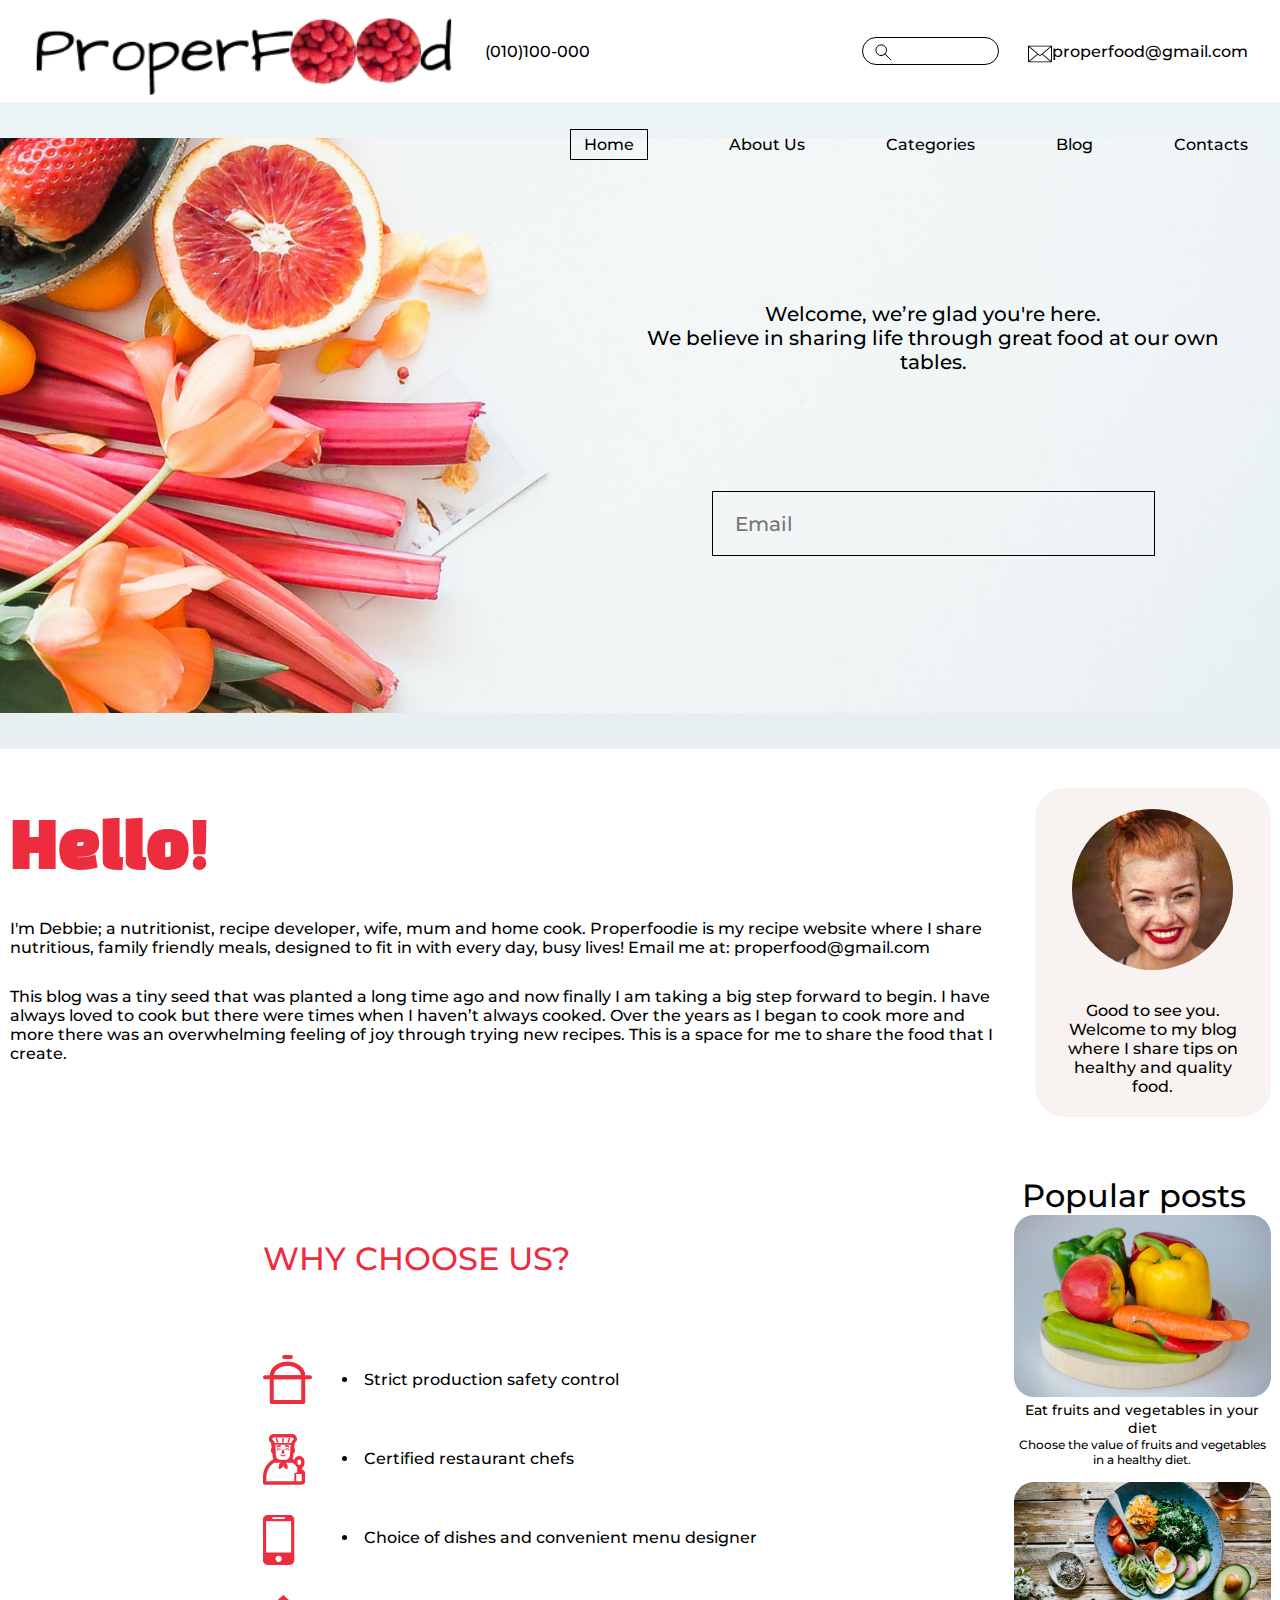
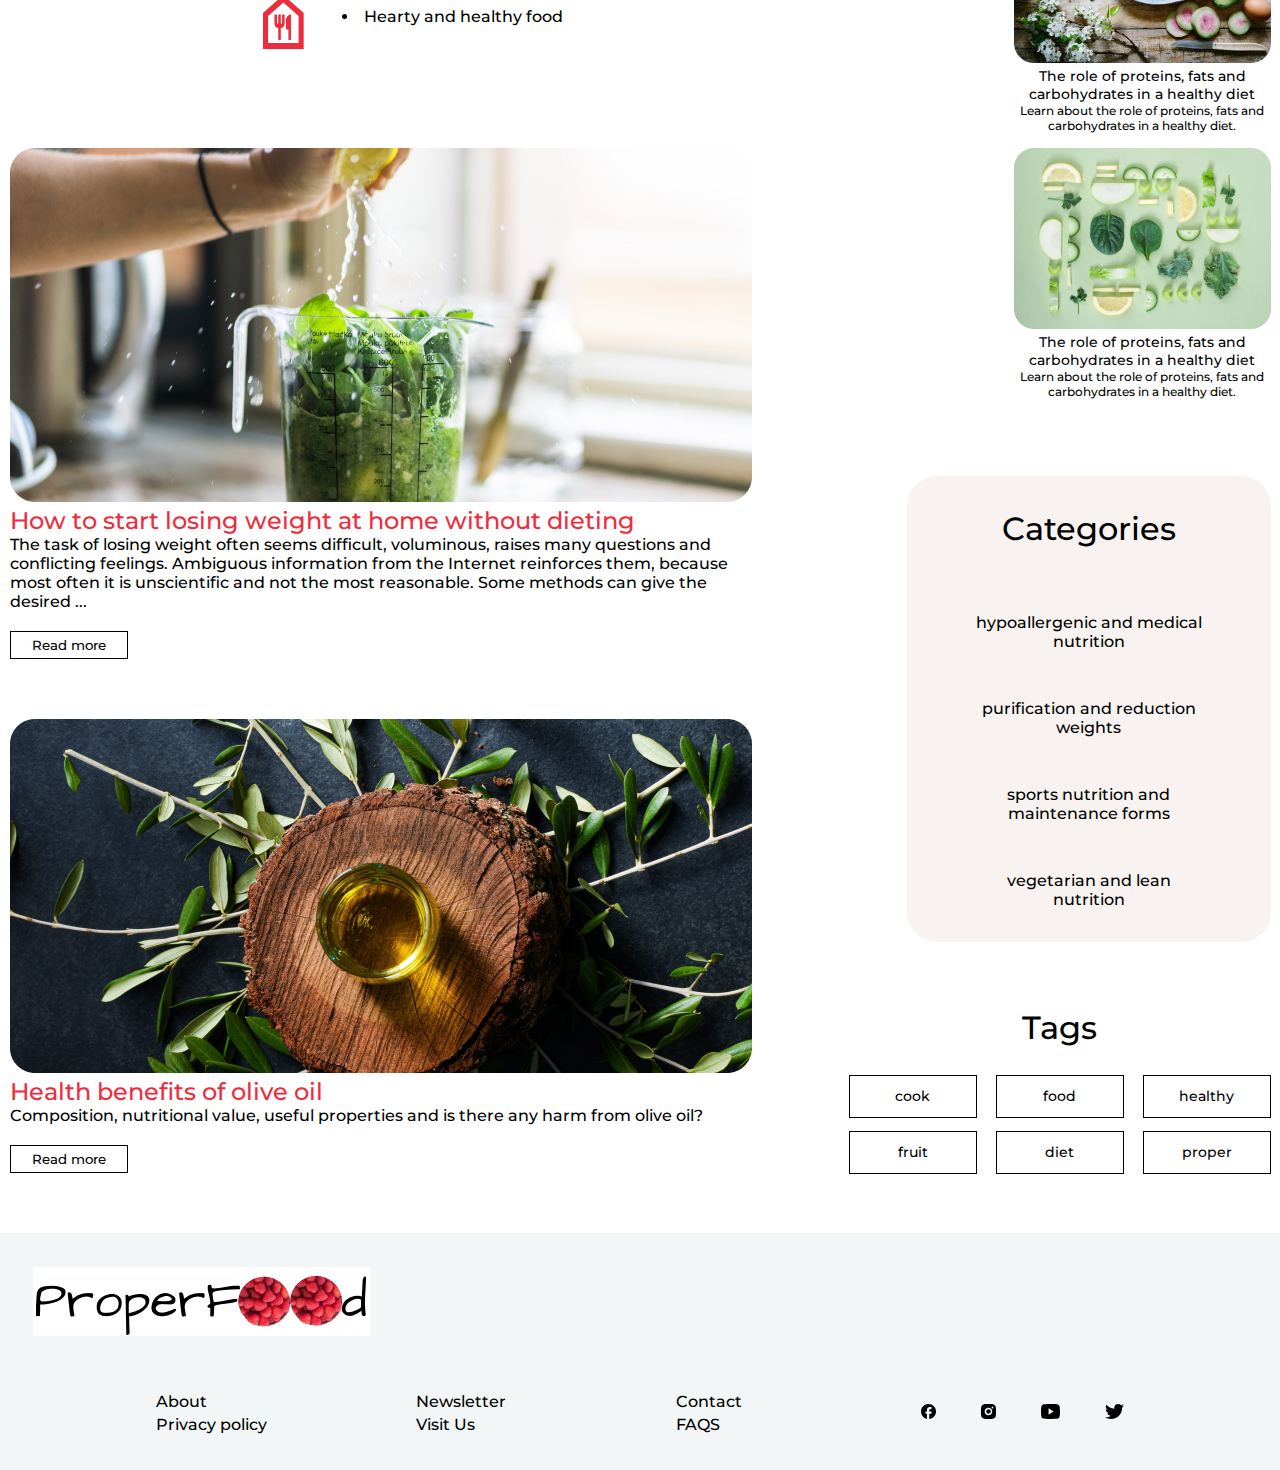
==== index.html @ b7828d10 "first comit" ====
<!DOCTYPE html>
<html lang="en">
  <head>
    <meta charset="UTF-8" />
    <meta name="viewport" content="width=device-width, initial-scale=1.0" />
    <link rel="stylesheet" href="Font/fonts.css" />
    <link rel="stylesheet" href="Style/style.css" />
    <link rel="icon" href="Images/Logo.svg" />
    <title>ProperFood</title>
  </head>
  <body>
    <main>
      <header>
        <a id="ProperFood" href="index.html">
          <img src="Images/ProperFood.png" alt="ProperFood" />
        </a>
        <p>(010)100-000</p>
        <div id="Search">
          <input type="text" />
          <svg
            xmlns="http://www.w3.org/2000/svg"
            width="17"
            height="17"
            viewBox="0 0 17 17"
            fill="none"
          >
            <path
              d="M6.19483 11.5484C9.13856 11.5484 11.5249 9.1499 11.5249 6.19124C11.5249 3.23258 9.13856 0.834106 6.19483 0.834106C3.25111 0.834106 0.864746 3.23258 0.864746 6.19124C0.864746 9.1499 3.25111 11.5484 6.19483 11.5484Z"
              stroke="black"
              stroke-linecap="round"
              stroke-linejoin="round"
            />
            <path
              d="M15.8648 15.8344L9.92603 9.94153"
              stroke="black"
              stroke-linecap="round"
              stroke-linejoin="round"
            />
          </svg>
        </div>
        <div id="email">
          <svg
            xmlns="http://www.w3.org/2000/svg"
            width="26"
            height="18"
            viewBox="0 0 26 18"
            fill="none"
          >
            <path
              d="M25.48 0H0.52C0.382087 0 0.249823 0.049906 0.152305 0.138739C0.0547857 0.227572 0 0.348055 0 0.473684V16.5789C0 16.9558 0.164357 17.3173 0.456913 17.5838C0.74947 17.8503 1.14626 18 1.56 18H24.44C24.8537 18 25.2505 17.8503 25.5431 17.5838C25.8356 17.3173 26 16.9558 26 16.5789V0.473684C26 0.348055 25.9452 0.227572 25.8477 0.138739C25.7502 0.049906 25.6179 0 25.48 0ZM13 10.2517L1.8564 0.947368H24.1436L13 10.2517ZM9.9619 9L1.04 16.4499V1.55013L9.9619 9ZM10.7315 9.64303L12.649 11.25C12.7449 11.3299 12.8701 11.3742 13 11.3742C13.1299 11.3742 13.2551 11.3299 13.351 11.25L15.2685 9.64895L24.1436 17.0526H1.8564L10.7315 9.64303ZM16.0381 9L24.96 1.55013V16.4499L16.0381 9Z"
              fill="black"
            />
          </svg>
          <a href="Pages/Contact.html"> properfood@gmail.com </a>
        </div>
      </header>
      <section id="pageInfo">
        <div class="content">
          <nav>
            <a class="active" href="index.html">Home</a>
            <a href="">About Us</a>
            <a href="Pages/Category.html">Categories</a>
            <a href="">Blog</a>
            <a href="Pages/Contact.html">Contacts</a>
          </nav>
          <h2>
            Welcome, we’re glad you're here. <br />
            We believe in sharing life through great food at our own tables.
          </h2>
          <div id="myEmail">
            <input type="text" placeholder="Email" />
          </div>
        </div>
      </section>
      <section id="HomeContent1">
        <div class="HelloText">
          <h1>Hello!</h1>
          <p>
            I'm Debbie; a nutritionist, recipe developer, wife, mum and home
            cook. Properfoodie is my recipe website where I share nutritious,
            family friendly meals, designed to fit in with every day, busy
            lives! Email me at: properfood@gmail.com
          </p>
          <p>
            This blog was a tiny seed that was planted a long time ago and now
            finally I am taking a big step forward to begin. I have always loved
            to cook but there were times when I haven’t always cooked. Over the
            years as I began to cook more and more there was an overwhelming
            feeling of joy through trying new recipes. This is a space for me to
            share the food that I create.
          </p>
        </div>
        <div class="HelloImg">
          <img src="Images/Ellipse 1.svg" />
          <p>
            Good to see you. Welcome to my blog where I share tips on healthy
            and quality food.
          </p>
        </div>
      </section>
      <section id="HomeContent2">
        <div class="whyLeft">
          <h3>WHY CHOOSE US?</h3>
          <div>
            <ul class="iconList">
              <li>
                <svg
                  xmlns="http://www.w3.org/2000/svg"
                  width="49"
                  height="49"
                  viewBox="0 0 49 49"
                  fill="none"
                >
                  <path
                    d="M8.75 47H40.25V21.0654C40.25 14.2636 33.1985 8.75 24.5 8.75C15.8015 8.75 8.75 14.2636 8.75 21.0654V47Z"
                    stroke="#ED2C3D"
                    stroke-width="4"
                    stroke-linecap="round"
                    stroke-linejoin="round"
                  />
                  <path
                    d="M40.25 22.2995V21.0654C40.25 14.2636 33.1985 8.75 24.5 8.75C15.8015 8.75 8.75 14.2636 8.75 21.0654V22.295L40.25 22.2995Z"
                    stroke="#ED2C3D"
                    stroke-width="4"
                    stroke-linejoin="round"
                  />
                  <path
                    d="M2 22.25H47M21.125 2H27.875"
                    stroke="#ED2C3D"
                    stroke-width="4"
                    stroke-linecap="round"
                    stroke-linejoin="round"
                  />
                </svg>
              </li>
              <li>
                <svg
                  xmlns="http://www.w3.org/2000/svg"
                  width="43"
                  height="51"
                  viewBox="0 0 43 51"
                  fill="none"
                >
                  <path
                    d="M25.4811 13.4831C25.2955 13.4831 25.1099 13.4325 24.9411 13.2975L24.9361 13.2941C24.3323 12.9058 23.6121 12.7399 22.8993 12.825C22.6668 12.8507 22.4335 12.7836 22.2502 12.6382C22.0669 12.4928 21.9485 12.281 21.9205 12.0487C21.9064 11.9334 21.9154 11.8164 21.9469 11.7045C21.9784 11.5926 22.0318 11.4881 22.104 11.3971C22.1762 11.306 22.2658 11.2302 22.3676 11.1741C22.4693 11.1179 22.5812 11.0825 22.6968 11.07C24.6374 10.8337 25.9705 11.8462 26.0211 11.8969C26.4093 12.2006 26.4768 12.7575 26.1899 13.1456C26.0211 13.365 25.7511 13.4831 25.4811 13.4831ZM14.4111 13.4831C14.2266 13.4826 14.0469 13.4244 13.897 13.3168C13.7471 13.2091 13.6346 13.0574 13.5751 12.8827C13.5156 12.708 13.5122 12.5191 13.5653 12.3424C13.6183 12.1656 13.7253 12.0099 13.8711 11.8969C13.9218 11.8462 15.2718 10.8506 17.1955 11.07C17.6849 11.1206 18.0224 11.5762 17.9718 12.0487C17.9211 12.5381 17.4655 12.8925 16.993 12.825C16.2852 12.743 15.5707 12.9055 14.968 13.2857L14.9511 13.2975C14.7824 13.4156 14.5968 13.4831 14.4111 13.4831ZM19.3386 15.8456L18.5118 18.5625C18.343 19.1194 18.748 19.6762 19.3386 19.6762H20.5705C21.1443 19.6762 21.5661 19.1194 21.3974 18.5625L20.5536 15.8625C20.368 15.255 19.5243 15.255 19.3386 15.8456ZM17.6511 20.5875C18.343 20.9419 19.1361 21.1444 19.9968 21.1444C20.8574 21.1444 21.6674 20.9419 22.3086 20.5875C22.5449 20.4525 22.7811 20.7225 22.6461 20.9419C22.3578 21.3866 21.9628 21.7521 21.4972 22.0052C21.0315 22.2583 20.5099 22.3908 19.9799 22.3908C19.4499 22.3908 18.9283 22.2583 18.4626 22.0052C17.9969 21.7521 17.602 21.3866 17.3136 20.9419C17.1786 20.7225 17.4149 20.4694 17.6511 20.5875ZM16.0818 14.1075C15.0186 14.1075 14.1411 14.8331 13.888 15.8119C13.8205 16.0819 14.0399 16.3519 14.3268 16.3519H15.0153C14.9584 16.137 14.9517 15.9118 14.9956 15.6939C15.0395 15.476 15.1329 15.2711 15.2686 15.095C15.4042 14.9188 15.5786 14.7763 15.7781 14.6782C15.9776 14.5801 16.197 14.5292 16.4193 14.5294C17.2124 14.5294 17.8536 15.1706 17.8536 15.9806C17.8535 16.1058 17.8382 16.2304 17.8081 16.3519H17.9211C18.1574 16.3519 18.343 16.1494 18.2924 15.9131C18.0899 14.8837 17.1786 14.1075 16.0818 14.1075ZM23.8105 14.1075C24.8736 14.1075 25.7511 14.8331 26.0043 15.8119C26.0718 16.0987 25.8524 16.3687 25.5655 16.3687H24.8736C24.9335 16.153 24.9427 15.9264 24.9004 15.7065C24.8581 15.4866 24.7655 15.2795 24.6299 15.1014C24.4942 14.9233 24.3192 14.779 24.1185 14.6797C23.9178 14.5805 23.6969 14.529 23.473 14.5294C22.6799 14.5294 22.0386 15.1706 22.0386 15.9806C22.0386 16.1156 22.0555 16.2506 22.0893 16.3687H21.9711C21.7349 16.3687 21.5493 16.1662 21.5999 15.93C21.8024 14.8837 22.7136 14.1075 23.8105 14.1075Z"
                    fill="#ED2C3D"
                  />
                  <path
                    d="M16.4194 15.1538C16.875 15.1538 17.2462 15.525 17.2462 15.9806C17.2462 16.1156 17.2125 16.2338 17.145 16.3688H15.6937C15.6244 16.2414 15.59 16.0979 15.5942 15.953C15.5983 15.808 15.6408 15.6667 15.7174 15.5436C15.7369 15.574 15.7627 15.5999 15.7931 15.6196C15.8234 15.6392 15.8576 15.6521 15.8934 15.6574C15.9292 15.6627 15.9657 15.6602 16.0004 15.6503C16.0352 15.6403 16.0674 15.623 16.0949 15.5995C16.1224 15.576 16.1445 15.5469 16.1598 15.5141C16.1751 15.4814 16.1832 15.4457 16.1836 15.4096C16.184 15.3734 16.1766 15.3376 16.1619 15.3045C16.1473 15.2715 16.1258 15.2419 16.0987 15.2179C16.2002 15.1752 16.3093 15.1534 16.4194 15.1538ZM23.49 15.1538C23.3884 15.1538 23.2877 15.1727 23.193 15.2094C23.2221 15.2335 23.2455 15.2637 23.2614 15.2979C23.2774 15.3322 23.2854 15.3695 23.2851 15.4073C23.2847 15.445 23.2759 15.4822 23.2592 15.5161C23.2426 15.55 23.2186 15.5798 23.189 15.6032C23.1594 15.6267 23.1249 15.6432 23.0881 15.6515C23.0513 15.6599 23.0131 15.66 22.9762 15.6516C22.9394 15.6433 22.9049 15.6269 22.8753 15.6035C22.8456 15.5801 22.8216 15.5504 22.8049 15.5166C22.7208 15.6413 22.6725 15.7867 22.6654 15.937C22.6582 16.0873 22.6925 16.2366 22.7644 16.3688H24.2156C24.2831 16.2506 24.3169 16.1156 24.3169 15.9806C24.3169 15.7613 24.2298 15.551 24.0747 15.3959C23.9196 15.2409 23.7093 15.1538 23.49 15.1538ZM19.1869 8.48813V4.43813C19.1869 4.01626 19.5244 3.66188 19.9631 3.66188C20.385 3.66188 20.7394 3.99938 20.7394 4.43813V8.48813H19.1869ZM14.04 8.48813H15.5756L14.0737 4.16813C14.0215 4.02612 13.9274 3.90331 13.8039 3.81593C13.6803 3.72855 13.5332 3.68072 13.3819 3.67876C12.8756 3.67876 12.5212 4.16813 12.69 4.64063L14.04 8.48813ZM24.3169 8.48813H25.8525L27.2025 4.64063C27.3712 4.16813 27.0169 3.67876 26.5106 3.67876C26.2069 3.67876 25.92 3.88126 25.8187 4.16813L24.3169 8.48813Z"
                    fill="#ED2C3D"
                  />
                  <path
                    d="M10.8169 0C6.45807 0 4.29301 5.26162 7.36257 8.33119L8.15738 9.126L8.16751 10.1047V10.1587C8.16751 10.4186 8.21138 10.6718 8.29238 10.9097L8.81382 13.6198C8.20836 14.3823 7.87938 15.3276 7.88063 16.3013C7.88063 17.6361 8.48645 18.8274 9.43313 19.6189L9.62888 22.1991C9.62888 22.2159 9.63226 22.2311 9.63394 22.2463C9.73857 23.2554 10.0491 24.1903 10.5233 25.0189L9.15807 26.0196C8.53538 26.4263 7.91944 26.8836 7.35076 27.3527H7.34907C5.04858 29.248 3.19646 31.6294 1.92579 34.3256C0.655117 37.0219 -0.00256191 39.9662 7.49966e-06 42.9469V48.9375C7.49966e-06 49.3851 0.177797 49.8143 0.494265 50.1307C0.810733 50.4472 1.23995 50.625 1.68751 50.625H38.8125C38.9398 50.6249 39.0666 50.6101 39.1905 50.5811C39.9829 50.5199 40.723 50.162 41.2629 49.5789C41.8029 48.9957 42.1029 48.2304 42.1031 47.4356V39.015C42.1031 37.2971 40.8122 35.8763 39.15 35.667V33.7567L39.1517 33.7534L39.1534 33.75C39.1649 33.7292 39.1804 33.7109 39.1989 33.696C39.9364 33.1779 40.5068 32.4692 40.8746 31.6389C41.3539 30.5804 41.6036 29.4323 41.607 28.2703C41.6105 27.1083 41.3678 25.9588 40.8949 24.8974C40.495 24.0042 39.8448 23.2461 39.023 22.7148C38.2011 22.1835 37.243 21.9018 36.2644 21.9037C35.2871 21.9019 34.3302 22.1829 33.5091 22.7129C32.688 23.2429 32.0379 23.9993 31.6373 24.8906C31.4746 25.2493 31.3381 25.6193 31.2289 25.9976L31.0331 25.8711L29.5043 24.7641C29.9168 23.9646 30.1745 23.0943 30.2636 22.1991L30.4577 19.6189C30.9446 19.214 31.3362 18.7068 31.6049 18.1334C31.8735 17.56 32.0124 16.9345 32.0119 16.3013C32.0134 15.3151 31.6763 14.3584 31.0568 13.5911L31.4972 11.1898C31.6558 10.8776 31.7419 10.5249 31.7419 10.1587V9.11925L32.5299 8.33119C35.5995 5.26162 33.4328 0 29.0756 0H10.8169ZM38.7281 47.2179C38.6431 47.2222 38.5584 47.2329 38.475 47.25H32.9771C33.0113 47.1707 33.0653 47.1015 33.1341 47.0492C33.2431 46.9694 33.3315 46.8646 33.3916 46.7436C33.4517 46.6225 33.4819 46.4888 33.4796 46.3537C33.4772 46.2186 33.4425 46.086 33.3783 45.9671C33.314 45.8482 33.2222 45.7465 33.1104 45.6705C33.0092 45.6013 32.9063 45.4494 32.9063 45.2233C32.9063 45.0158 33.0109 44.8453 33.1256 44.7643C33.2364 44.6853 33.3265 44.5806 33.3881 44.4592C33.4496 44.3378 33.4809 44.2033 33.4793 44.0672C33.4776 43.9311 33.4431 43.7974 33.3785 43.6775C33.314 43.5577 33.2215 43.4552 33.1088 43.3789C33.0075 43.3097 32.9063 43.1578 32.9063 42.9317C32.9063 42.7241 33.0109 42.5537 33.1256 42.4727C33.2331 42.3961 33.3211 42.2954 33.3826 42.1786C33.444 42.0618 33.4773 41.9322 33.4796 41.8003C33.4819 41.6683 33.4532 41.5377 33.3958 41.4188C33.3384 41.3 33.254 41.1962 33.1493 41.1159C33.075 41.0552 33.0158 40.978 32.9766 40.8904C32.9373 40.8028 32.919 40.7073 32.9231 40.6114V40.6029C32.9299 40.2908 33.1763 40.0967 33.3788 40.0967C33.4395 40.0967 33.4969 40.0899 33.5559 40.0781H38.7281V47.2179ZM31.5259 46.3809C31.3767 46.6493 31.2826 46.9448 31.2491 47.25H3.37501V42.9469C3.37165 40.1396 4.07149 37.3763 5.41064 34.909C6.74978 32.4418 8.68558 30.3493 11.0413 28.8225L11.1189 28.7668L11.2725 28.6537H17.6968C17.1149 29.0592 16.6396 29.5994 16.3114 30.2282C15.9832 30.8569 15.8118 31.5557 15.8119 32.265V35.0831C16.978 35.0822 18.0962 34.6193 18.9217 33.7957C19.7472 32.9721 20.2127 31.855 20.2163 30.6889C20.2198 31.855 20.6853 32.9721 21.5108 33.7957C22.3363 34.6193 23.4545 35.0822 24.6206 35.0831V32.265C24.6206 30.7716 23.8748 29.4502 22.7357 28.6537H29.1212C29.1414 28.6672 29.1617 28.6824 29.1836 28.6943C30.0173 29.2224 30.8036 29.8215 31.5293 30.483C31.7402 30.6737 31.9883 30.8036 32.2498 30.8711C32.3004 30.9977 32.3511 31.1209 32.4084 31.2441V31.2474C32.7291 31.9427 33.2319 32.5181 33.804 32.9434L33.8141 32.9501L33.8243 32.9586C33.9408 33.0374 34.0365 33.1435 34.1029 33.2675C34.1693 33.3916 34.2046 33.53 34.2056 33.6707V38.3906H33.3788C33.3024 38.3905 33.2263 38.4007 33.1526 38.421C32.0811 38.5391 31.2626 39.4706 31.2356 40.5591C31.2217 40.9825 31.3245 41.4017 31.5326 41.7707C31.3274 42.1209 31.2183 42.5191 31.2162 42.925C31.2141 43.331 31.3192 43.7302 31.5208 44.0826C31.3206 44.4326 31.2155 44.829 31.2161 45.2322C31.2167 45.6354 31.3246 46.0315 31.5259 46.3809ZM26.055 23.8899C26.0182 23.9329 25.9806 23.9751 25.9419 24.0165C25.8559 24.1095 25.7806 24.212 25.7175 24.3219C25.3232 24.7762 24.8358 25.1404 24.2885 25.3899C23.7411 25.6394 23.1465 25.7684 22.545 25.7681H17.3475C16.7958 25.7679 16.2496 25.659 15.74 25.4476C15.2304 25.2363 14.7674 24.9266 14.3775 24.5362C14.2979 24.3951 14.1985 24.2661 14.0822 24.1532C13.9944 24.0688 13.9134 23.9811 13.8341 23.8883C13.3701 23.2133 13.0613 22.3864 12.9735 21.4464L12.3491 11.9863C12.3218 11.5816 12.3263 11.1736 12.3626 10.7696H27.5299C27.5636 11.1679 27.5704 11.5729 27.5417 11.9846L26.9173 21.4431C26.8418 22.3186 26.5451 23.1605 26.055 23.8899ZM28.3669 9.08381H11.5324L11.5256 8.40375C11.5211 7.96209 11.3436 7.53981 11.0312 7.22756L9.7487 5.94506C8.80201 4.99837 9.47194 3.375 10.8169 3.375H29.0756C30.4206 3.375 31.0905 4.99837 30.1438 5.94506L28.8613 7.22756C28.5448 7.54396 28.367 7.97311 28.3669 8.42062V9.08381ZM36.2644 25.5707C36.9225 25.5707 37.5368 25.9622 37.8253 26.5815C38.0594 27.1125 38.18 27.6865 38.1794 28.2668C38.1788 28.8471 38.0571 29.4209 37.8219 29.9514C37.5519 30.5589 36.9444 30.9589 36.2644 30.9589C35.5826 30.9589 34.9751 30.5606 34.7068 29.9531C34.4713 29.4214 34.3496 28.8463 34.3496 28.2648C34.3496 27.6832 34.4713 27.1081 34.7068 26.5764V26.5731C34.9768 25.9672 35.5843 25.5707 36.2644 25.5707Z"
                    fill="#ED2C3D"
                  />
                </svg>
              </li>
              <li>
                <svg
                  xmlns="http://www.w3.org/2000/svg"
                  width="32"
                  height="50"
                  viewBox="0 0 32 50"
                  fill="none"
                >
                  <path
                    d="M26.5625 0H4.6875C2.10938 0 0 2.10938 0 4.6875V45.3125C0 47.8906 2.10938 50 4.6875 50H26.5625C29.1406 50 31.25 47.8906 31.25 45.3125V4.6875C31.25 2.10938 29.1406 0 26.5625 0ZM9.375 2.34375H21.875V3.90625H9.375V2.34375ZM15.625 46.875C14.7962 46.875 14.0013 46.5458 13.4153 45.9597C12.8292 45.3737 12.5 44.5788 12.5 43.75C12.5 42.9212 12.8292 42.1263 13.4153 41.5403C14.0013 40.9542 14.7962 40.625 15.625 40.625C16.4538 40.625 17.2487 40.9542 17.8347 41.5403C18.4208 42.1263 18.75 42.9212 18.75 43.75C18.75 44.5788 18.4208 45.3737 17.8347 45.9597C17.2487 46.5458 16.4538 46.875 15.625 46.875ZM28.125 37.5H3.125V6.25H28.125V37.5Z"
                    fill="#ED2C3D"
                  />
                </svg>
              </li>
              <li>
                <svg
                  xmlns="http://www.w3.org/2000/svg"
                  width="41"
                  height="54"
                  viewBox="0 0 41 54"
                  fill="none"
                >
                  <path
                    d="M20.3333 7.5L35.5833 21V48H5.08333V21L20.3333 7.5ZM20.3333 0L0 18V54H40.6667V18L20.3333 0ZM19.0625 19.5V28.5H17.7917V19.5H15.25V28.5H13.9792V19.5H11.4375V28.5C11.4375 30.99 13.1404 33 15.25 33V45H17.7917V33C19.9013 33 21.6042 30.99 21.6042 28.5V19.5H19.0625ZM22.875 25.5V34.5H25.4167V45H27.9583V19.5C25.1625 19.5 22.875 22.2 22.875 25.5Z"
                    fill="#ED2C3D"
                  />
                </svg>
              </li>
            </ul>
            <ul class="textList">
              <li>Strict production safety control</li>
              <li>Certified restaurant chefs</li>
              <li>Choice of dishes and convenient menu designer</li>
              <li>Hearty and healthy food</li>
            </ul>
          </div>
        </div>
        <div class="whyRight">
          <h4>Popular posts</h4>
          <div class="postsCart">
            <img
              src="Images/Home/alexander-schimmeck-ks5flsI1mNo-unsplash 1.png"
            />
            <p>Eat fruits and vegetables in your diet</p>
            <h6>
              Choose the value of fruits and vegetables in a healthy diet.
            </h6>
          </div>
          <div class="postsCart">
            <img src="Images/Home/brooke-lark-jUPOXXRNdcA-unsplash 1.png" />
            <p>
              The role of proteins, fats and carbohydrates in a healthy diet
            </p>
            <h6>
              Learn about the role of proteins, fats and carbohydrates in a
              healthy diet.
            </h6>
          </div>
        </div>
      </section>
      <section id="HomeContent3">
        <div class="contentLeft">
          <div class="infoCart">
            <img src="Images/Home/jan-sedivy-3HE3B4r-A08-unsplash 1.png" />
            <h3>How to start losing weight at home without dieting</h3>
            <p>
              The task of losing weight often seems difficult, voluminous,
              raises many questions and conflicting feelings. Ambiguous
              information from the Internet reinforces them, because most often
              it is unscientific and not the most reasonable. Some methods can
              give the desired ...
            </p>
            <button>Read more</button>
          </div>
          <div class="infoCart">
            <img src="Images/Home/blackieshoot-vfe8ICuwMeI-unsplash 1.png" />
            <h3>Health benefits of olive oil</h3>
            <p>
              Composition, nutritional value, useful properties and is there any
              harm from olive oil?
            </p>
            <button>Read more</button>
          </div>
        </div>
        <div class="contentRight">
          <div class="postsCart">
            <img src="Images/Home/dose-juice-sTPy-oeA3h0-unsplash 1.png" />
            <p>
              The role of proteins, fats and carbohydrates in a healthy diet
            </p>
            <h6>
              Learn about the role of proteins, fats and carbohydrates in a
              healthy diet.
            </h6>
          </div>
          <div class="categories">
            <h1>Categories</h1>
            <nav>
              <a href="Pages/Category.html"
                >HYPOALLERGENIC AND MEDICAL NUTRITION</a
              >
              <a href="Pages/Category.html"
                >PURIFICATION AND REDUCTION WEIGHTS</a
              >
              <a href="Pages/Category.html"
                >SPORTS NUTRITION AND MAINTENANCE FORMS</a
              >
              <a href="Pages/Category.html">VEGETARIAN AND LEAN NUTRITION</a>
            </nav>
          </div>
          <div class="tags">
            <h1>Tags</h1>
            <div>
              <a href="">cook</a>
              <a href="">food</a>
              <a href="">healthy</a>
              <a href="">fruit</a>
              <a href="">diet</a>
              <a href="">proper</a>
            </div>
          </div>
        </div>
      </section>
      <footer>
        <div class="footerLogo">
          <a href="index.html">
            <img src="Images/ProperFood.png" />
          </a>
        </div>
        <div class="footerNav">
          <nav class="footerPages">
            <a href="">About</a>
            <a href="">Newsletter</a>
            <a href="Pages/Contact.html">Contact</a>
            <a href="">Privacy policy</a>
            <a href="">Visit Us</a>
            <a href="">FAQS</a>
          </nav>
          <nav class="footerSocials">
            <a href="https://www.facebook.com/">
              <svg
                xmlns="http://www.w3.org/2000/svg"
                width="15"
                height="15"
                viewBox="0 0 15 15"
                fill="none"
              >
                <path
                  d="M15 7.5188C15 3.36842 11.64 0 7.5 0C3.36 0 0 3.36842 0 7.5188C0 11.1579 2.58 14.188 6 14.8872V9.77444H4.5V7.5188H6V5.6391C6 4.18797 7.1775 3.00752 8.625 3.00752H10.5V5.26316H9C8.5875 5.26316 8.25 5.6015 8.25 6.01504V7.5188H10.5V9.77444H8.25V15C12.0375 14.6241 15 11.4211 15 7.5188Z"
                  fill="black"
                />
              </svg>
            </a>
            <a href="https://www.instagram.com/">
              <svg
                xmlns="http://www.w3.org/2000/svg"
                width="15"
                height="15"
                viewBox="0 0 15 15"
                fill="none"
              >
                <path
                  d="M8.27101 0.000922765C8.81828 -0.00117733 9.36555 0.00432307 9.91267 0.0174223L10.0582 0.0226721C10.2262 0.0286719 10.3919 0.0361716 10.5921 0.0451713C11.3901 0.08267 11.9346 0.208666 12.4123 0.39391C12.9073 0.584403 13.3242 0.842394 13.7412 1.25938C14.1225 1.63407 14.4176 2.08731 14.6059 2.58758C14.7912 3.06532 14.9172 3.61055 14.9547 4.40852C14.9637 4.60802 14.9712 4.77451 14.9772 4.9425L14.9817 5.088C14.995 5.63488 15.0007 6.18191 14.9989 6.72894L14.9997 7.28843V8.27089C15.0015 8.81818 14.9958 9.36546 14.9824 9.91259L14.9779 10.0581C14.9719 10.2261 14.9644 10.3918 14.9554 10.5921C14.9179 11.39 14.7904 11.9345 14.6059 12.4123C14.4182 12.9131 14.123 13.3667 13.7412 13.7412C13.3662 14.1224 12.9128 14.4175 12.4123 14.6059C11.9346 14.7912 11.3901 14.9172 10.5921 14.9547C10.3919 14.9637 10.2262 14.9712 10.0582 14.9772L9.91267 14.9817C9.36556 14.995 8.81828 15.0007 8.27101 14.9989L7.71154 14.9997H6.72984C6.18256 15.0015 5.63529 14.9958 5.08817 14.9824L4.94268 14.9779C4.76465 14.9715 4.58665 14.964 4.40871 14.9554C3.61075 14.9179 3.06628 14.7904 2.5878 14.6059C2.08734 14.4179 1.63403 14.1228 1.25962 13.7412C0.877922 13.3664 0.582571 12.9129 0.394163 12.4123C0.208922 11.9345 0.0829284 11.39 0.0454304 10.5921C0.037078 10.4141 0.0295783 10.2361 0.0229316 10.0581L0.0191818 9.91259C0.00535524 9.36547 -0.000895114 8.81818 0.000432728 8.27089V6.72894C-0.00166039 6.18191 0.00383991 5.63488 0.0169319 5.088L0.0221816 4.9425C0.0281813 4.77451 0.0356809 4.60802 0.0446805 4.40852C0.0821785 3.6098 0.208172 3.06607 0.393412 2.58758C0.581932 2.08707 0.877861 1.63395 1.26037 1.26013C1.63452 0.878207 2.08755 0.582583 2.5878 0.39391C3.06628 0.208666 3.61 0.08267 4.40871 0.0451713L4.94268 0.0226721L5.08817 0.0189223C5.63503 0.00510236 6.18205 -0.0011481 6.72909 0.000172845L8.27101 0.000922765ZM7.50005 3.7508C7.0032 3.74377 6.50992 3.83556 6.04885 4.02084C5.58779 4.20611 5.16815 4.48118 4.81432 4.83005C4.46049 5.17892 4.17952 5.59464 3.98774 6.05304C3.79597 6.51144 3.69721 7.00339 3.69721 7.50029C3.69721 7.9972 3.79597 8.48914 3.98774 8.94755C4.17952 9.40595 4.46049 9.82167 4.81432 10.1705C5.16815 10.5194 5.58779 10.7945 6.04885 10.9797C6.50992 11.165 7.0032 11.2568 7.50005 11.2498C8.49456 11.2498 9.44834 10.8547 10.1516 10.1515C10.8548 9.44824 11.2499 8.49445 11.2499 7.49992C11.2499 6.50539 10.8548 5.55159 10.1516 4.84836C9.44834 4.14512 8.49456 3.7508 7.50005 3.7508ZM7.50005 5.25074C7.79891 5.24524 8.09588 5.29934 8.3736 5.40989C8.65132 5.52045 8.90423 5.68524 9.11755 5.89463C9.33087 6.10403 9.50033 6.35383 9.61602 6.62945C9.73172 6.90508 9.79133 7.20099 9.79138 7.49991C9.79143 7.79883 9.73192 8.09477 9.61631 8.37043C9.50071 8.64609 9.33134 8.89595 9.11808 9.10542C8.90483 9.31488 8.65198 9.47975 8.3743 9.5904C8.09661 9.70105 7.79966 9.75525 7.5008 9.74984C6.90409 9.74984 6.33182 9.5128 5.90989 9.09085C5.48795 8.66891 5.25091 8.09663 5.25091 7.49992C5.25091 6.9032 5.48795 6.33092 5.90989 5.90898C6.33182 5.48704 6.90409 5.24999 7.5008 5.24999L7.50005 5.25074ZM11.4373 2.62583C11.1954 2.63552 10.9666 2.73844 10.7988 2.91305C10.6311 3.08766 10.5374 3.32041 10.5374 3.56255C10.5374 3.80469 10.6311 4.03744 10.7988 4.21205C10.9666 4.38666 11.1954 4.48959 11.4373 4.49927C11.686 4.49927 11.9244 4.4005 12.1002 4.22469C12.276 4.04888 12.3748 3.81043 12.3748 3.5618C12.3748 3.31317 12.276 3.07472 12.1002 2.89891C11.9244 2.7231 11.686 2.62433 11.4373 2.62433V2.62583Z"
                  fill="black"
                />
              </svg>
            </a>
            <a href="https://www.youtube.com/">
              <svg
                xmlns="http://www.w3.org/2000/svg"
                width="19"
                height="15"
                viewBox="0 0 19 15"
                fill="none"
              >
                <path
                  d="M7.6 10.7143L12.5305 7.5L7.6 4.28571V10.7143ZM18.582 2.325C18.7055 2.82857 18.791 3.50357 18.848 4.36071C18.9145 5.21786 18.943 5.95714 18.943 6.6L19 7.5C19 9.84643 18.848 11.5714 18.582 12.675C18.3445 13.6393 17.7935 14.2607 16.9385 14.5286C16.492 14.6679 15.675 14.7643 14.421 14.8286C13.186 14.9036 12.0555 14.9357 11.0105 14.9357L9.5 15C5.5195 15 3.04 14.8286 2.0615 14.5286C1.2065 14.2607 0.6555 13.6393 0.418 12.675C0.2945 12.1714 0.209 11.4964 0.152 10.6393C0.0855001 9.78214 0.0569999 9.04286 0.0569999 8.4L0 7.5C0 5.15357 0.152 3.42857 0.418 2.325C0.6555 1.36071 1.2065 0.739286 2.0615 0.471429C2.508 0.332143 3.325 0.235714 4.579 0.171428C5.814 0.0964284 6.9445 0.0642857 7.9895 0.0642857L9.5 0C13.4805 0 15.96 0.171429 16.9385 0.471429C17.7935 0.739286 18.3445 1.36071 18.582 2.325Z"
                  fill="black"
                />
              </svg>
            </a>
            <a href="https://twitter.com/">
              <svg
                xmlns="http://www.w3.org/2000/svg"
                width="19"
                height="15"
                viewBox="0 0 19 15"
                fill="none"
              >
                <path
                  d="M19 1.76471C18.3007 2.07353 17.5468 2.27647 16.7658 2.37353C17.565 1.90588 18.1826 1.16471 18.4732 0.273529C17.7194 0.714706 16.8838 1.02353 16.0029 1.2C15.2854 0.441177 14.2772 0 13.1329 0C10.9986 0 9.25478 1.69412 9.25478 3.78529C9.25478 4.08529 9.29111 4.37647 9.35469 4.65C6.12142 4.49118 3.24235 2.98235 1.326 0.697059C0.989962 1.25294 0.799235 1.90588 0.799235 2.59412C0.799235 3.90882 1.4804 5.07353 2.53394 5.73529C1.8891 5.73529 1.28968 5.55882 0.762907 5.29412V5.32059C0.762907 7.15588 2.10707 8.69118 3.88719 9.03529C3.31567 9.18724 2.71567 9.20839 2.13432 9.09706C2.381 9.84925 2.86411 10.5074 3.51574 10.9791C4.16737 11.4507 4.95476 11.7121 5.76721 11.7265C4.39001 12.7857 2.68288 13.3582 0.926386 13.35C0.617591 13.35 0.308795 13.3324 0 13.2971C1.72562 14.3735 3.7782 15 5.9761 15C13.1329 15 17.0655 9.22941 17.0655 4.22647C17.0655 4.05882 17.0655 3.9 17.0564 3.73235C17.8193 3.20294 18.4732 2.53235 19 1.76471Z"
                  fill="black"
                />
              </svg>
            </a>
          </nav>
        </div>
      </footer>
    </main>
    <script src="Script/script.js"></script>
  </body>
</html>
---- Font/fonts.css ----
@font-face {
  font-family: "Montserrat";
  src: url("Montserrat-Regular.ttf");
}
@font-face {
  font-family: "Montserrat";
  src: url("Montserrat-Light.ttf");
  font-weight: lighter;
}
@font-face {
  font-family: Montserrat;
  src: url("Montserrat-Medium.ttf");
  font-weight: 400;
}
@font-face {
  font-family: "Montserrat";
  src: url("Montserrat-Bold.ttf");
  font-weight: bold;
}
@font-face {
  font-family: "Black Han Sans";
  src: url(BlackHanSans-Regular.ttf);
}
@font-face {
  font-family: "Architects Daughter";
  src: url(ArchitectsDaughter-Regular.ttf);
}
---- Style/style.css ----
a {
  text-decoration: none;
}

:root {
  --desktop: 2192px;
  --content: 1215px;
}

a {
  text-decoration: none;
}

* {
  padding: 0;
  margin: 0;
  box-sizing: border-box;
  font-family: "Montserrat";
}

main {
  width: 100%;
  height: auto;
  display: flex;
  align-items: center;
  justify-content: center;
  flex-direction: column;
  flex-wrap: nowrap;
}

header {
  width: var(--content);
  height: 102px;
  display: flex;
  align-items: center;
  justify-content: space-between;
  flex-direction: row;
  flex-wrap: nowrap;
}
header #ProperFood {
  width: 423px;
  height: 89px;
}
header #ProperFood img {
  width: 100%;
  height: 100%;
}
header p {
  font-size: 16px;
}
header #Search {
  width: 137px;
  height: 28px;
  position: relative;
  margin-left: 243px;
}
header #Search input {
  width: 100%;
  height: 100%;
  border-radius: 30px;
  border: 0.5px solid #000;
  background: #fff;
  padding: 0 10px 0 35px;
  font-size: 16px;
  outline: none;
}
header #Search svg {
  position: absolute;
  top: 6.83px;
  left: 13.86px;
}
header #email {
  width: 220px;
  height: 25px;
  display: flex;
  align-items: center;
  justify-content: space-between;
  flex-direction: row;
  flex-wrap: nowrap;
}
header #email svg {
  margin-top: 5px;
}
header #email a {
  color: #000;
  font-size: 16px;
}

footer {
  width: 100%;
  height: 237px;
  background: #f2f6f7;
  display: flex;
  align-items: center;
  justify-content: center;
  flex-direction: column;
  flex-wrap: nowrap;
}
footer .footerLogo {
  width: var(--content);
}
footer .footerLogo a {
  width: 464px;
  height: 75px;
}
footer .footerNav {
  margin-top: 51px;
  width: 969px;
  height: 45px;
  display: flex;
  align-items: center;
  justify-content: space-between;
  flex-direction: row;
  flex-wrap: nowrap;
}
footer .footerNav .footerPages {
  width: 700px;
  height: 45px;
  display: flex;
  align-items: center;
  justify-content: space-between;
  flex-direction: row;
  flex-wrap: wrap;
}
footer .footerNav .footerPages a {
  width: 180px;
  height: 20px;
  color: #000;
  font-size: 16px;
  font-weight: 400;
}
footer .footerNav .footerSocials {
  width: 204px;
  height: auto;
  display: flex;
  align-items: center;
  justify-content: space-between;
  flex-direction: row;
  flex-wrap: nowrap;
}

.pagePosition {
  width: var(--content);
  height: 90px;
  display: flex;
  align-items: end;
  justify-content: start;
  flex-direction: row;
  flex-wrap: nowrap;
  opacity: 0.6;
}
.pagePosition svg {
  margin: 0 35px 3px 35px;
}
.pagePosition a {
  color: #000;
  font-size: 16px;
  font-weight: 400;
}

#pageInfo {
  width: 100%;
  height: 647px;
  background: url("../Images/brooke-lark-08bOYnH_r_E-unsplash 2.png") left center no-repeat, linear-gradient(180deg, rgb(236, 244, 246) 0%, rgb(231, 239, 241) 100%);
  background-size: contain;
  display: flex;
  align-items: start;
  justify-content: center;
  flex-direction: row;
  flex-wrap: nowrap;
  padding-top: 27px;
}
#pageInfo .content {
  width: var(--content);
  height: 427px;
  display: flex;
  align-items: end;
  justify-content: space-between;
  flex-direction: column;
  flex-wrap: nowrap;
}
#pageInfo .content nav {
  width: var(--content);
  height: auto;
  display: flex;
  align-items: center;
  justify-content: end;
  flex-direction: row;
  flex-wrap: nowrap;
}
#pageInfo .content nav .active {
  border: 1px solid black;
  padding: 5px 13px;
}
#pageInfo .content nav a {
  color: #000;
  font-size: 16px;
  margin-left: 81px;
}
#pageInfo .content h2 {
  width: 629px;
  height: 47px;
  text-align: center;
  font-size: 20px;
  font-weight: 500;
}
#pageInfo .content #myEmail {
  width: 629px;
  height: 65px;
  display: flex;
  align-items: center;
  justify-content: center;
  flex-direction: row;
  flex-wrap: nowrap;
}
#pageInfo .content #myEmail input {
  width: 443px;
  height: 65px;
  flex-shrink: 0;
  border: 1px solid #000;
  background-color: unset;
  outline: none;
  font-size: 20px;
  padding: 18px 22px;
}

#HomeContent1 {
  width: 1261px;
  height: 329px;
  display: flex;
  align-items: center;
  justify-content: space-between;
  flex-direction: row;
  flex-wrap: nowrap;
  padding-top: 77px;
}
#HomeContent1 .HelloText {
  width: 993px;
  height: auto;
  display: flex;
  align-items: start;
  justify-content: space-between;
  flex-direction: column;
  flex-wrap: nowrap;
}
#HomeContent1 .HelloText h1 {
  color: #ed2c3d;
  font-family: Black Han Sans;
  font-size: 62px;
  margin-bottom: 30px;
}
#HomeContent1 .HelloText p {
  font-size: 16px;
  margin-bottom: 30px;
}
#HomeContent1 .HelloImg {
  width: 236px;
  height: 329px;
  border-radius: 30px;
  background: rgba(205, 174, 154, 0.15);
  display: flex;
  align-items: center;
  justify-content: space-between;
  flex-direction: column;
  flex-wrap: nowrap;
  padding: 21px;
}
#HomeContent1 .HelloImg p {
  text-align: center;
  font-size: 16px;
}

#HomeContent2 {
  width: 1261px;
  display: flex;
  align-items: center;
  justify-content: space-between;
  flex-direction: row;
  flex-wrap: nowrap;
  padding-top: 98px;
}
#HomeContent2 .whyLeft {
  padding-left: 253px;
}
#HomeContent2 .whyLeft h3 {
  color: #ed2c3d;
  font-size: 32px;
  font-weight: 100;
  margin-bottom: 70px;
}
#HomeContent2 .whyLeft div {
  display: flex;
  align-items: center;
  justify-content: space-between;
  flex-direction: row;
  flex-wrap: nowrap;
}
#HomeContent2 .whyLeft div .iconList li {
  display: flex;
  align-items: center;
  justify-content: start;
  flex-direction: row;
  flex-wrap: nowrap;
  margin-bottom: 30px;
  list-style: none;
}
#HomeContent2 .whyLeft div .textList li {
  list-style: inside;
  margin-bottom: 60px;
  margin-top: 22px;
  margin-left: 30px;
}
#HomeContent2 .whyRight {
  width: 257px;
}
#HomeContent2 .whyRight h4 {
  font-size: 32px;
  font-weight: 100;
  margin-left: 8px;
}

#HomeContent3 {
  width: 1261px;
  display: flex;
  align-items: start;
  justify-content: space-between;
  flex-direction: row;
  flex-wrap: nowrap;
}
#HomeContent3 .contentLeft {
  display: flex;
  align-items: center;
  justify-content: space-between;
  flex-direction: column;
  flex-wrap: nowrap;
}
#HomeContent3 .contentLeft .infoCart {
  margin-bottom: 60px;
  width: 742px;
  height: auto;
}
#HomeContent3 .contentLeft .infoCart h3 {
  color: #ed2c3d;
  font-size: 24px;
  font-weight: 300;
}
#HomeContent3 .contentLeft .infoCart p {
  font-size: 16px;
  margin-bottom: 20px;
}
#HomeContent3 .contentLeft .infoCart button {
  width: 118px;
  height: 28px;
  cursor: pointer;
  border: 1px solid #000;
  background: #fff;
}
#HomeContent3 .contentRight {
  display: flex;
  align-items: end;
  justify-content: start;
  flex-direction: column;
  flex-wrap: nowrap;
}
#HomeContent3 .contentRight .categories {
  width: 364px;
  height: 466px;
  margin-top: 62px;
  border-radius: 30px;
  background: rgba(205, 174, 154, 0.15);
  display: flex;
  align-items: center;
  justify-content: space-around;
  flex-direction: column;
  flex-wrap: nowrap;
}
#HomeContent3 .contentRight .categories h1 {
  font-size: 32px;
  font-weight: 400;
}
#HomeContent3 .contentRight .categories nav {
  width: 230px;
  height: 297px;
  display: flex;
  align-items: center;
  justify-content: space-between;
  flex-direction: column;
  flex-wrap: nowrap;
}
#HomeContent3 .contentRight .categories nav a {
  text-align: center;
  font-size: 16px;
  font-weight: 400;
  color: #000;
  text-transform: lowercase;
}
#HomeContent3 .contentRight .tags {
  width: 422px;
  height: auto;
  display: flex;
  align-items: center;
  justify-content: space-between;
  flex-direction: column;
  flex-wrap: nowrap;
  margin-top: 66px;
}
#HomeContent3 .contentRight .tags h1 {
  font-size: 32px;
  font-weight: 400;
  margin-bottom: 21px;
}
#HomeContent3 .contentRight .tags div {
  width: 422px;
  height: 112px;
  display: flex;
  align-items: center;
  justify-content: space-between;
  flex-direction: row;
  flex-wrap: wrap;
}
#HomeContent3 .contentRight .tags div a {
  width: 128px;
  height: 43px;
  display: flex;
  align-items: center;
  justify-content: center;
  flex-direction: row;
  flex-wrap: nowrap;
  border: 1px solid #000;
  color: #000;
  font-size: 14px;
  font-weight: 400;
}

.postsCart {
  width: 257px;
  margin-bottom: 15px;
}
.postsCart p {
  font-size: 14px;
  text-align: center;
}
.postsCart h6 {
  text-align: center;
  font-size: 12px;
  font-weight: 400;
}

#CategoryContent1 {
  width: 100%;
  height: 664px;
  background-image: url("../Images/Category/tamanna-rumee-nswz6tIpgZk-unsplash 1.png");
  background-size: cover;
  background-repeat: no-repeat;
}

#CategoryContent2 {
  width: 1070px;
  height: auto;
  display: flex;
  align-items: center;
  justify-content: start;
  flex-direction: column;
  flex-wrap: nowrap;
  padding-bottom: 75px;
}
#CategoryContent2 h1 {
  color: #ed2c3d;
  font-family: "Black Han Sans";
  font-size: 36px;
  font-weight: 400;
  margin-bottom: 33px;
}
#CategoryContent2 .categorys {
  width: 100%;
  display: flex;
  align-items: center;
  justify-content: space-between;
  flex-direction: row;
  flex-wrap: wrap;
}
#CategoryContent2 .categorys .categoryCart {
  width: 470px;
  height: 454px;
}
#CategoryContent2 .categorys .categoryCart img {
  width: 470px;
  height: 318px;
  border-radius: 50px;
}
#CategoryContent2 .categorys .categoryCart h3 {
  width: 470px;
  height: auto;
  margin-top: 20px;
  text-align: center;
  color: #ed2c3d;
  font-size: 24px;
  font-weight: 400;
}

#ContactContent1 {
  width: 100%;
  height: 450px;
  display: flex;
  align-items: center;
  justify-content: center;
  flex-direction: row;
  flex-wrap: nowrap;
  padding-top: 42px;
}
#ContactContent1 div {
  width: 604px;
  height: 420px;
  flex-shrink: 0;
  background: #ed2c3d;
  display: flex;
  align-items: center;
  justify-content: center;
  flex-direction: column;
  flex-wrap: nowrap;
}
#ContactContent1 div h1 {
  color: #fff;
  text-align: center;
  font-family: Architects Daughter;
  font-size: 64px;
  font-style: normal;
  font-weight: 400;
  line-height: normal;
}
#ContactContent1 div form {
  width: 245px;
  height: auto;
  display: flex;
  align-items: center;
  justify-content: space-between;
  flex-direction: column;
  flex-wrap: nowrap;
}
#ContactContent1 div form input,
#ContactContent1 div form textarea {
  width: 100%;
  height: 35px;
  font-family: Architects Daughter;
  padding: 0 10px;
  outline: none;
  border: none;
  margin-bottom: 12px;
}
#ContactContent1 div form textarea {
  height: 56px;
  resize: none;
}
#ContactContent1 div form #submitBtn {
  width: 116px;
  height: 29px;
  font-size: 18px;
}

#ContactContent2 {
  width: var(--content);
  height: auto;
  display: flex;
  align-items: center;
  justify-content: space-between;
  flex-direction: row;
  flex-wrap: nowrap;
  padding-bottom: 272px;
  padding-top: 61px;
}
#ContactContent2 .ContactCart {
  width: 235px;
  height: 260px;
  border: 1px solid #ed2c3d;
  display: flex;
  align-items: center;
  justify-content: start;
  flex-direction: column;
  flex-wrap: nowrap;
  padding-top: 61px;
}
#ContactContent2 .ContactCart h1 {
  font-family: Black Han Sans;
  font-size: 24px;
  font-weight: 400;
  margin: 19px 0;
}
#ContactContent2 .ContactCart input {
  width: 115px;
  height: 25px;
  border: 1px solid #ed2c3d;
  background: #fff;
  margin-bottom: 19px;
}

.singleTitleSection {
  margin-top: 59px;
  display: flex;
  align-items: start;
  justify-content: space-between;
}
.singleTitleSection img {
  width: 462px;
  height: 526px;
  border-radius: 60px;
}
.singleTitleSection div {
  width: 736px;
  height: auto;
  margin-left: 72px;
  display: flex;
  flex-direction: column;
  align-items: start;
  justify-content: start;
}
.singleTitleSection div h1 {
  color: #ed2c3d;
  font-family: Black Han Sans;
  font-size: 37px;
  font-style: normal;
  font-weight: 400;
  line-height: normal;
}
.singleTitleSection div p {
  color: #000;
  font-family: Montserrat;
  font-size: 32px;
  font-style: normal;
  font-weight: 300;
  line-height: normal;
}

.singleImgSection {
  width: 1258px;
  height: 195px;
  margin: 71px 0;
  display: flex;
  align-items: center;
  justify-content: space-between;
}
.singleImgSection img {
  width: 292px;
  height: 195px;
}

.singleInfoSection {
  width: 1258px;
  height: auto;
  display: flex;
  align-items: start;
  justify-content: space-between;
}
.singleInfoSection p {
  width: auto;
  height: auto;
  color: #000;
  font-family: Montserrat;
  font-size: 32px;
  font-style: normal;
  font-weight: 400;
  line-height: normal;
}
.singleInfoSection img {
  width: 422px;
  height: 343px;
}

.singlePhotoSection {
  width: 1258px;
  height: auto;
  padding: 71px 0;
  display: flex;
  align-items: center;
  justify-content: space-between;
}
.singlePhotoSection img {
  width: 513px;
  height: 357px;
  border-radius: 50px;
}/*# sourceMappingURL=style.css.map */
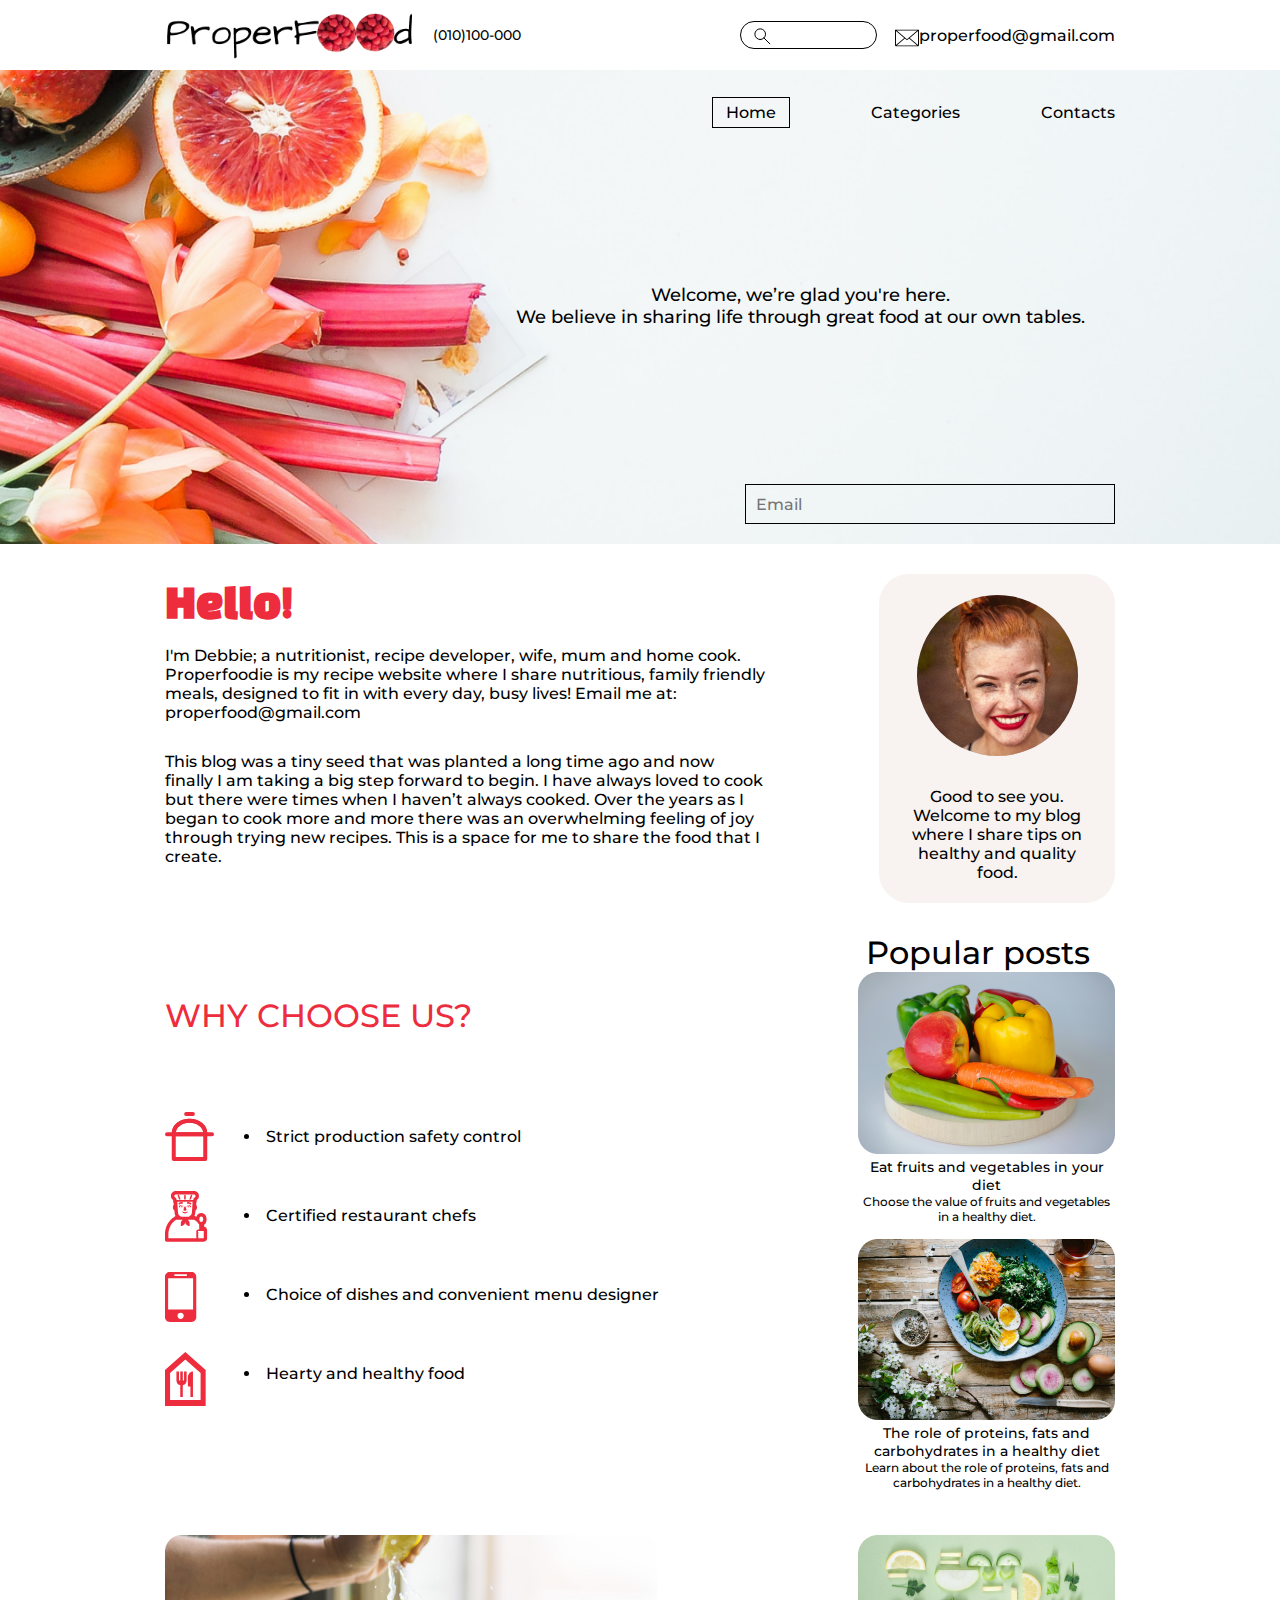
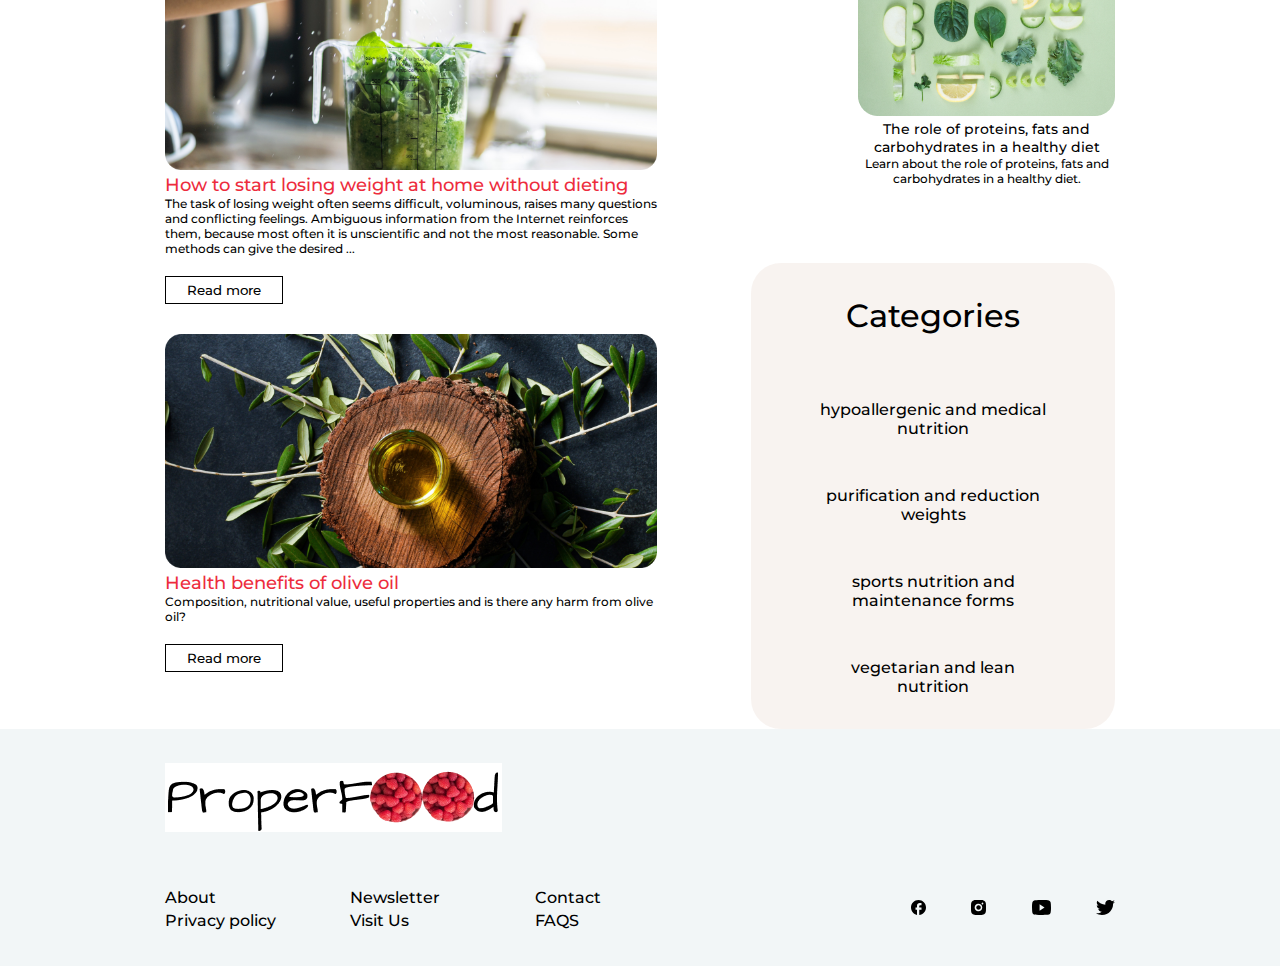
==== commit f9c798bb: "media is ready" ====
--- a/index.html
+++ b/index.html
@@ -58,9 +58,7 @@
         <div class="content">
           <nav>
             <a class="active" href="index.html">Home</a>
-            <a href="">About Us</a>
             <a href="Pages/Category.html">Categories</a>
-            <a href="">Blog</a>
             <a href="Pages/Contact.html">Contacts</a>
           </nav>
           <h2>
@@ -354,6 +352,5 @@
         </div>
       </footer>
     </main>
-    <script src="Script/script.js"></script>
   </body>
 </html>
--- a/Style/style.css
+++ b/Style/style.css
@@ -7,6 +7,419 @@
   --content: 1215px;
 }
 
+@media screen and (max-width: 1280px) {
+  body {
+    --desktop: 100%;
+    --content: 950px;
+  }
+  body header {
+    height: 70px;
+  }
+  body header #ProperFood {
+    width: 250px;
+  }
+  body header p {
+    font-size: 14px;
+  }
+  body header #Search {
+    margin-left: 200px;
+  }
+  body footer .footerLogo {
+    width: var(--content);
+  }
+  body footer .footerNav {
+    width: var(--content);
+  }
+  body footer .footerNav .footerPages {
+    width: 550px;
+  }
+  body .pagePosition {
+    height: 60px;
+  }
+  body #pageInfo {
+    height: auto;
+    padding-bottom: 20px;
+    padding-top: 27px;
+  }
+  body #pageInfo .content {
+    width: var(--content);
+  }
+  body #pageInfo .content h2 {
+    height: auto;
+    font-size: 18px;
+  }
+  body #pageInfo .content #myEmail {
+    width: 370px;
+    height: 40px;
+  }
+  body #pageInfo .content #myEmail input {
+    width: 100%;
+    height: 40px;
+    font-size: 16px;
+    padding: 0 10px;
+  }
+  body #HomeContent1 {
+    width: var(--content);
+    height: auto;
+    padding: 30px 0;
+  }
+  body #HomeContent1 .HelloText {
+    width: 600px;
+  }
+  body #HomeContent1 .HelloText h1 {
+    color: #ed2c3d;
+    font-family: Black Han Sans;
+    font-size: 40px;
+    margin-bottom: 15px;
+  }
+  body #HomeContent1 .HelloText p {
+    font-size: 16px;
+    margin-bottom: 30px;
+  }
+  body #HomeContent2 {
+    width: var(--content);
+    display: flex;
+    align-items: center;
+    justify-content: space-between;
+    flex-direction: row;
+    flex-wrap: nowrap;
+    padding: 0;
+    padding-bottom: 30px;
+  }
+  body #HomeContent2 .whyLeft {
+    padding-left: 0;
+  }
+  body #HomeContent3 {
+    width: var(--content);
+  }
+  body #HomeContent3 .contentLeft .infoCart {
+    margin-bottom: 30px;
+    width: 492px;
+    height: auto;
+  }
+  body #HomeContent3 .contentLeft .infoCart img {
+    width: 100%;
+    height: auto;
+  }
+  body #HomeContent3 .contentLeft .infoCart h3 {
+    font-size: 18px;
+  }
+  body #HomeContent3 .contentLeft .infoCart p {
+    font-size: 12px;
+  }
+  body #HomeContent3 .contentRight .tags {
+    display: none;
+  }
+  body .postsCart {
+    width: 257px;
+    margin-bottom: 15px;
+  }
+  body .postsCart p {
+    font-size: 14px;
+    text-align: center;
+  }
+  body .postsCart h6 {
+    text-align: center;
+    font-size: 12px;
+    font-weight: 400;
+  }
+  body #CategoryContent1 {
+    display: none;
+  }
+  body #CategoryContent2 {
+    width: var(--content);
+    margin-top: 20px;
+  }
+  body #CategoryContent2 h1 {
+    font-size: 28px;
+  }
+  body #CategoryContent2 .categorys {
+    width: 100%;
+    display: flex;
+    align-items: center;
+    justify-content: space-between;
+    flex-direction: row;
+    flex-wrap: wrap;
+  }
+  body #CategoryContent2 .categorys .categoryCart {
+    width: 370px;
+    height: 354px;
+  }
+  body #CategoryContent2 .categorys .categoryCart img {
+    width: 100%;
+    height: auto;
+  }
+  body #CategoryContent2 .categorys .categoryCart h3 {
+    width: 100%;
+    font-size: 18px;
+  }
+  body .singleTitleSection {
+    width: var(--content);
+  }
+  body .singleTitleSection img {
+    width: 300px;
+    height: auto;
+    border-radius: 30px;
+  }
+  body .singleTitleSection div {
+    width: 100%;
+    height: auto;
+    margin-left: 50px;
+  }
+  body .singleTitleSection div h1 {
+    font-size: 28px;
+  }
+  body .singleTitleSection div p {
+    font-size: 18px;
+  }
+  body .singleImgSection {
+    width: var(--content);
+    height: auto;
+  }
+  body .singleImgSection img {
+    width: 200px;
+    height: 135px;
+    border-radius: 10px;
+  }
+  body .singleInfoSection {
+    width: var(--content);
+  }
+  body .singleInfoSection p {
+    font-size: 20px;
+  }
+  body .singleInfoSection img {
+    width: 250px;
+    height: 250px;
+  }
+  body .singlePhotoSection {
+    width: var(--content);
+  }
+  body .singlePhotoSection img {
+    width: 350px;
+    height: 225px;
+  }
+}
+@media screen and (max-width: 980px) {
+  body {
+    --content: 550px;
+  }
+  body header {
+    width: 100%;
+  }
+  body header #ProperFood {
+    height: auto;
+  }
+  body header #ProperFood img {
+    width: 100%;
+    height: 100%;
+  }
+  body header p {
+    display: none;
+  }
+  body header #email {
+    display: none;
+  }
+  body footer {
+    width: 100%;
+  }
+  body footer .footerLogo {
+    width: 100%;
+  }
+  body footer .footerNav {
+    width: 100%;
+    margin-top: 20px;
+  }
+  body footer .footerNav .footerPages {
+    width: 550px;
+    height: auto;
+  }
+  body .pagePosition {
+    width: 90%;
+    height: 60px;
+  }
+  body #pageInfo .content {
+    width: 90%;
+  }
+  body #pageInfo .content h2 {
+    width: 450px;
+    height: auto;
+    font-size: 16px;
+  }
+  body #HomeContent1 {
+    width: var(--content);
+    height: auto;
+    padding: 30px 0;
+  }
+  body #HomeContent1 .HelloText {
+    width: 600px;
+  }
+  body #HomeContent1 .HelloText h1 {
+    color: #ed2c3d;
+    font-family: Black Han Sans;
+    font-size: 40px;
+    margin-bottom: 15px;
+  }
+  body #HomeContent1 .HelloText p {
+    font-size: 16px;
+    margin-bottom: 30px;
+  }
+  body #HomeContent1 .HelloImg {
+    display: none;
+  }
+  body #HomeContent2 {
+    width: var(--content);
+    display: flex;
+    align-items: center;
+    justify-content: space-between;
+    flex-direction: row;
+    flex-wrap: nowrap;
+    padding: 0;
+    padding-bottom: 30px;
+  }
+  body #HomeContent2 .whyLeft {
+    padding-left: 0;
+  }
+  body #HomeContent2 .whyRight {
+    display: none;
+  }
+  body #HomeContent3 {
+    width: var(--content);
+    display: flex;
+    align-items: start;
+    justify-content: space-between;
+    flex-direction: row;
+    flex-wrap: nowrap;
+  }
+  body #HomeContent3 .contentLeft {
+    display: flex;
+    align-items: center;
+    justify-content: space-between;
+    flex-direction: column;
+    flex-wrap: nowrap;
+  }
+  body #HomeContent3 .contentLeft .infoCart {
+    margin-bottom: 30px;
+    width: 492px;
+    height: auto;
+  }
+  body #HomeContent3 .contentLeft .infoCart img {
+    width: 100%;
+    height: auto;
+  }
+  body #HomeContent3 .contentLeft .infoCart h3 {
+    font-size: 18px;
+  }
+  body #HomeContent3 .contentLeft .infoCart p {
+    font-size: 12px;
+  }
+  body #HomeContent3 .contentRight {
+    display: none;
+  }
+  body .postsCart {
+    display: none;
+  }
+  body #CategoryContent2 .categorys {
+    display: flex;
+    align-items: center;
+    justify-content: space-between;
+    flex-direction: column;
+    flex-wrap: nowrap;
+  }
+  body .singleTitleSection {
+    width: var(--content);
+  }
+  body .singleTitleSection img {
+    display: none;
+  }
+  body .singleTitleSection div {
+    margin: 0;
+  }
+  body .singleImgSection {
+    width: var(--content);
+  }
+  body .singleImgSection img {
+    width: 125px;
+    height: 80px;
+    border-radius: 10px;
+  }
+  body .singleInfoSection img {
+    display: none;
+  }
+  body .singlePhotoSection img {
+    width: 230px;
+    height: 150px;
+    border-radius: 15px;
+  }
+  body #ContactContent1 {
+    width: 100%;
+    height: 450px;
+    display: flex;
+    align-items: center;
+    justify-content: center;
+    flex-direction: row;
+    flex-wrap: nowrap;
+    padding-top: 42px;
+  }
+  body #ContactContent1 div {
+    width: 604px;
+    height: 420px;
+    flex-shrink: 0;
+    background: #ed2c3d;
+    display: flex;
+    align-items: center;
+    justify-content: center;
+    flex-direction: column;
+    flex-wrap: nowrap;
+  }
+  body #ContactContent1 div h1 {
+    color: #fff;
+    text-align: center;
+    font-family: Architects Daughter;
+    font-size: 64px;
+    font-style: normal;
+    font-weight: 400;
+    line-height: normal;
+  }
+  body #ContactContent1 div form {
+    width: 245px;
+    height: auto;
+    display: flex;
+    align-items: center;
+    justify-content: space-between;
+    flex-direction: column;
+    flex-wrap: nowrap;
+  }
+  body #ContactContent1 div form input,
+  body #ContactContent1 div form textarea {
+    width: 100%;
+    height: 35px;
+    font-family: Architects Daughter;
+    padding: 0 10px;
+    outline: none;
+    border: none;
+    margin-bottom: 12px;
+  }
+  body #ContactContent1 div form textarea {
+    height: 56px;
+    resize: none;
+  }
+  body #ContactContent1 div form #submitBtn {
+    width: 116px;
+    height: 29px;
+    font-size: 18px;
+  }
+  body #ContactContent2 {
+    display: flex;
+    align-items: center;
+    justify-content: space-between;
+    flex-direction: row;
+    flex-wrap: wrap;
+    padding-bottom: 20px;
+  }
+  body #ContactContent2 .ContactCart {
+    margin-bottom: 10px;
+  }
+}
 a {
   text-decoration: none;
 }
@@ -39,7 +452,7 @@
 }
 header #ProperFood {
   width: 423px;
-  height: 89px;
+  height: auto;
 }
 header #ProperFood img {
   width: 100%;
@@ -161,8 +574,8 @@
 #pageInfo {
   width: 100%;
   height: 647px;
-  background: url("../Images/brooke-lark-08bOYnH_r_E-unsplash 2.png") left center no-repeat, linear-gradient(180deg, rgb(236, 244, 246) 0%, rgb(231, 239, 241) 100%);
-  background-size: contain;
+  background: url("../Images/brooke-lark-08bOYnH_r_E-unsplash 2.png") left center no-repeat, linear-gradient(180deg, rgb(236, 244, 246) 0%, rgb(231, 239, 241) 100%) right center no-repeat;
+  background-size: cover;
   display: flex;
   align-items: start;
   justify-content: center;
@@ -498,6 +911,92 @@
   font-weight: 400;
 }
 
+.singleTitleSection {
+  margin-top: 59px;
+  display: flex;
+  align-items: start;
+  justify-content: space-between;
+}
+.singleTitleSection img {
+  width: 462px;
+  height: 526px;
+  border-radius: 60px;
+}
+.singleTitleSection div {
+  width: 736px;
+  height: auto;
+  margin-left: 72px;
+  display: flex;
+  flex-direction: column;
+  align-items: start;
+  justify-content: start;
+}
+.singleTitleSection div h1 {
+  color: #ed2c3d;
+  font-family: Black Han Sans;
+  font-size: 37px;
+  font-style: normal;
+  font-weight: 400;
+  line-height: normal;
+}
+.singleTitleSection div p {
+  color: #000;
+  font-family: Montserrat;
+  font-size: 32px;
+  font-style: normal;
+  font-weight: 300;
+  line-height: normal;
+}
+
+.singleImgSection {
+  width: 1258px;
+  height: 195px;
+  margin: 71px 0;
+  display: flex;
+  align-items: center;
+  justify-content: space-between;
+}
+.singleImgSection img {
+  width: 292px;
+  height: 195px;
+}
+
+.singleInfoSection {
+  width: 1258px;
+  height: auto;
+  display: flex;
+  align-items: start;
+  justify-content: space-between;
+}
+.singleInfoSection p {
+  width: auto;
+  height: auto;
+  color: #000;
+  font-family: Montserrat;
+  font-size: 32px;
+  font-style: normal;
+  font-weight: 400;
+  line-height: normal;
+}
+.singleInfoSection img {
+  width: 422px;
+  height: 343px;
+}
+
+.singlePhotoSection {
+  width: 1258px;
+  height: auto;
+  padding: 71px 0;
+  display: flex;
+  align-items: center;
+  justify-content: space-between;
+}
+.singlePhotoSection img {
+  width: 513px;
+  height: 357px;
+  border-radius: 50px;
+}
+
 #ContactContent1 {
   width: 100%;
   height: 450px;
@@ -591,90 +1090,4 @@
   border: 1px solid #ed2c3d;
   background: #fff;
   margin-bottom: 19px;
-}
-
-.singleTitleSection {
-  margin-top: 59px;
-  display: flex;
-  align-items: start;
-  justify-content: space-between;
-}
-.singleTitleSection img {
-  width: 462px;
-  height: 526px;
-  border-radius: 60px;
-}
-.singleTitleSection div {
-  width: 736px;
-  height: auto;
-  margin-left: 72px;
-  display: flex;
-  flex-direction: column;
-  align-items: start;
-  justify-content: start;
-}
-.singleTitleSection div h1 {
-  color: #ed2c3d;
-  font-family: Black Han Sans;
-  font-size: 37px;
-  font-style: normal;
-  font-weight: 400;
-  line-height: normal;
-}
-.singleTitleSection div p {
-  color: #000;
-  font-family: Montserrat;
-  font-size: 32px;
-  font-style: normal;
-  font-weight: 300;
-  line-height: normal;
-}
-
-.singleImgSection {
-  width: 1258px;
-  height: 195px;
-  margin: 71px 0;
-  display: flex;
-  align-items: center;
-  justify-content: space-between;
-}
-.singleImgSection img {
-  width: 292px;
-  height: 195px;
-}
-
-.singleInfoSection {
-  width: 1258px;
-  height: auto;
-  display: flex;
-  align-items: start;
-  justify-content: space-between;
-}
-.singleInfoSection p {
-  width: auto;
-  height: auto;
-  color: #000;
-  font-family: Montserrat;
-  font-size: 32px;
-  font-style: normal;
-  font-weight: 400;
-  line-height: normal;
-}
-.singleInfoSection img {
-  width: 422px;
-  height: 343px;
-}
-
-.singlePhotoSection {
-  width: 1258px;
-  height: auto;
-  padding: 71px 0;
-  display: flex;
-  align-items: center;
-  justify-content: space-between;
-}
-.singlePhotoSection img {
-  width: 513px;
-  height: 357px;
-  border-radius: 50px;
 }/*# sourceMappingURL=style.css.map */